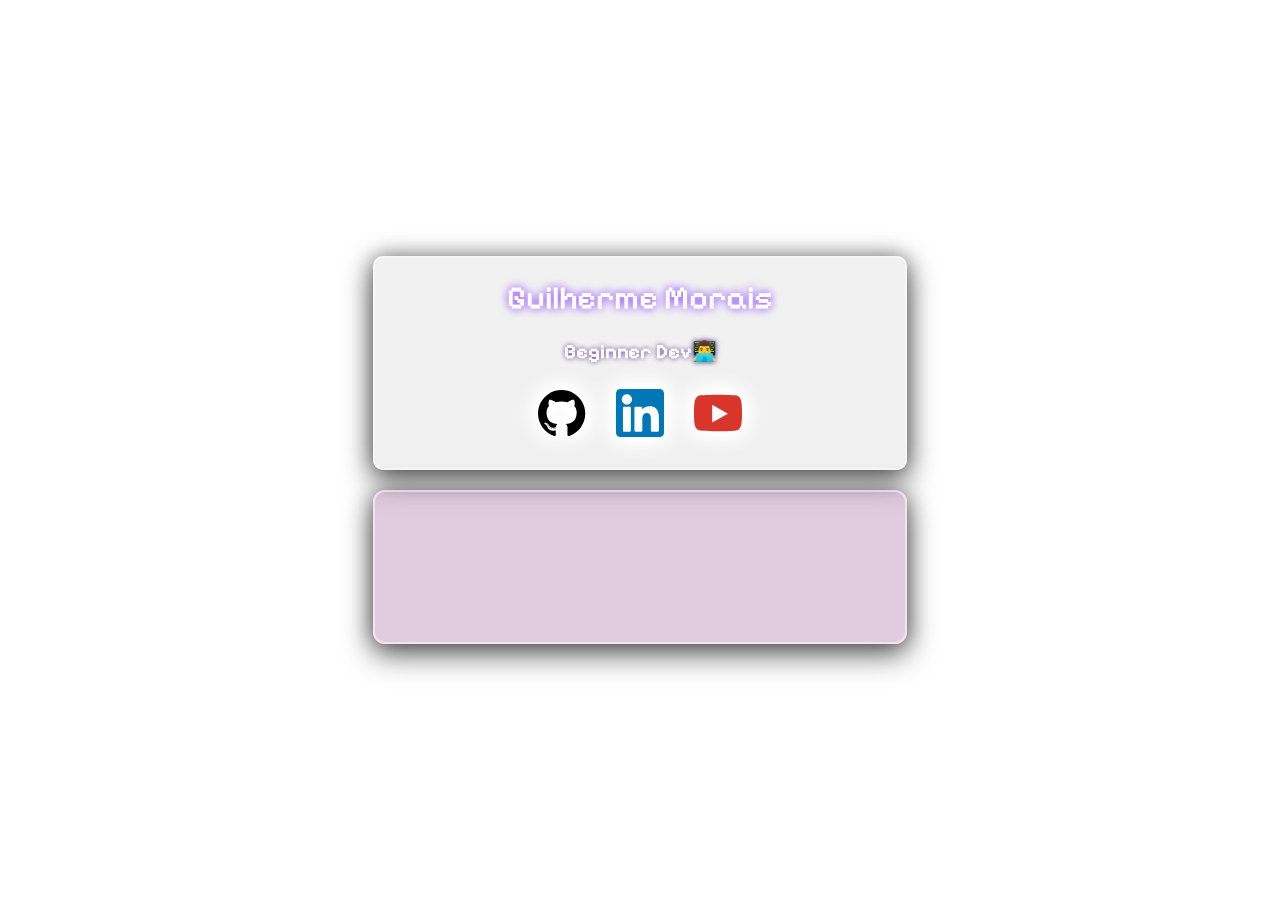
==== index.html @ ada27052 "first commit" ====
<!DOCTYPE html>
<html lang="pt-BR">
<head>
   <link rel="preconnect" href="https://fonts.googleapis.com">
<link rel="preconnect" href="https://fonts.gstatic.com" crossorigin>
<link href="https://fonts.googleapis.com/css2?family=Inter:ital,opsz,wght@0,14..32,100..900;1,14..32,100..900&family=Pixelify+Sans:wght@400..700&family=Press+Start+2P&display=swap" rel="stylesheet">

    <meta charset="UTF-8">
    <meta name="viewport" content="width=device-width, initial-scale=1.0">
    <link rel="stylesheet" href="style.css">
    <title>Moraizz</title>
</head>
<body>
    <div class="card">
    <h1>Guilherme Morais</h1>
    <p>Beginner Dev👨‍💻</p>

    
    <div id="social-links">
        <a href="https://github.com/Guimoraiss" target="_blank">
        <img src="assets/Icons/github-svgrepo-com.svg" width="48">
    </a>
    
        <a href="https://www.linkedin.com/in/guilherme-morais-8408b3221/" target="_blank">
        <img src="assets/Icons/linkedin-svgrepo-com.svg" width="48">
    </a>
        <a href="https://www.youtube.com/@moraizzz" target="_blank">
        <img src="assets/Icons/youtube-youtube-svgrepo-com.svg" width="48">
    </a>

    </div>
    </div>
    
    <div class="player">

   <iframe data-testid="embed-iframe" style="border-radius:12px" src="https://open.spotify.com/embed/track/3h57gwlzoFjVmSME40VujR?utm_source=generator&si=25db62c0e13e44cb" width="100%" height="152" frameBorder="0" allowfullscreen="" allow="autoplay; clipboard-write; encrypted-media; fullscreen; picture-in-picture" loading="lazy"></iframe>
 </div>
</body>
</html>
---- style.css ----
body{
    margin: 0;
    background-image: url(https://images.steamusercontent.com/ugc/842587034918019612/FFA99C866B4EA6BC93D1B9664083DEB6BA1E3386/?imw=5000&imh=5000&ima=fit&impolicy=Letterbox&imcolor=%23000000&letterbox=false);
    background-repeat: no-repeat;
    background-size: cover;
    min-height: 100vh;
    display: flex;
    flex-direction: column;
    align-items: center;      /* centraliza verticalmente */
    justify-content: center;  /* centraliza horizontalmente */
}

h1{
    font-family: "Pixelify Sans", sans-serif;
    font-weight: 500;
    color: #ffffff;
        text-shadow: 0 0 1px #ffffff, 
               0 0 10px #6606ff, 
               0 0 20px #ffffff, 
               0 0 40px #ffffff, 
               0 0 80px #f8f8f8;
}

p{
    font-family: "Pixelify Sans", sans-serif;
    font-weight: 600;
    color: rgb(255, 255, 255);
    font-size: 20px;
    text-shadow:
     0 0 1px #ffffff,        
     0 0 5px #2c0074,         
     0 0 5px #ffffff,        
     0 0 5px #ffffff,     
     0 0 5px #f8f8f8;
    position: relative;
        
}

.card{
    border: 2px solid rgb(255, 255, 255, 0.5);
    border-radius: 10px;
    width: 530px;
    height: 210px;
    
    text-align: center;
    box-shadow: 0 10px 30px rgba(0,0,0,0.6),
    0 0 20px rgba(124, 124, 124, 0.753); /* serve para dar profundidade */
    background: rgba(184, 184, 184, 0.2);
    }

.player{
    width: 530px;
    height: 150px;

    margin-top: 20px;

    color: rgb(0, 0, 0);
    font-family: "Pixelify Sans", sans-serif;

    border: 2px solid rgba(255,255,255,0.5);
    border-radius: 12px;

    background: rgba(105, 3, 97, 0.2);

    box-shadow:
        0 10px 30px rgba(0,0,0,0.6),
        0 0 20px rgba(124,124,124,0.753);
    text-align: center;
    }


    #social-links {
        display: flex;              /* coloca os ícones um ao lado do outro */
        justify-content: center;    /* centraliza horizontalmente */
        gap: 30px;                  /* espaço entre os ícones */
        margin-top: 25px;
    filter: 
    drop-shadow(0 0 8px #ffffff)      
    drop-shadow(0 0 8px #ffffff) 
    drop-shadow(0 0 8px #ffffff);
    }
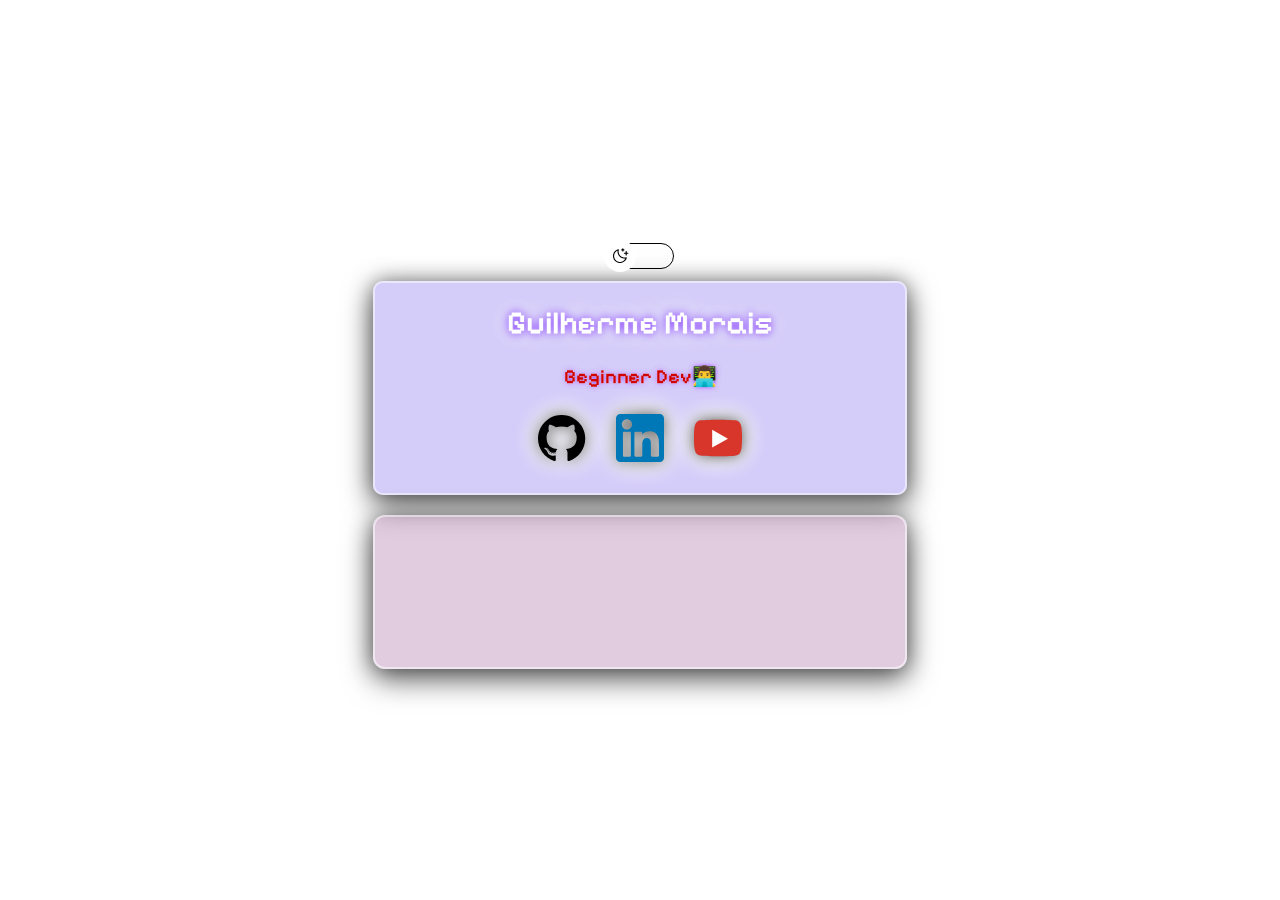
==== commit ec8e1758: "algumas melhorias" ====
--- a/index.html
+++ b/index.html
@@ -11,7 +11,16 @@
     <title>Moraizz</title>
 </head>
 <body>
+
+ <div id="swich" onclick="togglemode()">
+    <button></button>
+    <span></span>
+    
+</div>
+        
     <div class="card">
+
+      
     <h1>Guilherme Morais</h1>
     <p>Beginner Dev👨‍💻</p>
 
@@ -30,10 +39,15 @@
 
     </div>
     </div>
+
+   
     
     <div class="player">
 
    <iframe data-testid="embed-iframe" style="border-radius:12px" src="https://open.spotify.com/embed/track/3h57gwlzoFjVmSME40VujR?utm_source=generator&si=25db62c0e13e44cb" width="100%" height="152" frameBorder="0" allowfullscreen="" allow="autoplay; clipboard-write; encrypted-media; fullscreen; picture-in-picture" loading="lazy"></iframe>
  </div>
+
+ <script src="script.js"></script>
+
 </body>
 </html>
--- a/style.css
+++ b/style.css
@@ -1,6 +1,6 @@
 body{
     margin: 0;
-    background-image: url(https://images.steamusercontent.com/ugc/842587034918019612/FFA99C866B4EA6BC93D1B9664083DEB6BA1E3386/?imw=5000&imh=5000&ima=fit&impolicy=Letterbox&imcolor=%23000000&letterbox=false);
+    background-image: var(--bg1);
     background-repeat: no-repeat;
     background-size: cover;
     min-height: 100vh;
@@ -10,10 +10,25 @@
     justify-content: center;  /* centraliza horizontalmente */
 }
 
+:root{
+    --text-color1: #ffffff;
+    --text-color2: #cf0000;
+    --bg1: url(assets/Icons/principal.gif);
+    --switch-bg-url: url(assets/Icons/moon-stars.svg);
+}
+
+.lightmode{
+    --text-color1: black;
+    --text-color2: black;
+    --bg1: url(assets/Icons/principalblack.gif);
+      --switch-bg-url: url(assets/Icons/sun.svg);
+}
+
+
 h1{
     font-family: "Pixelify Sans", sans-serif;
     font-weight: 500;
-    color: #ffffff;
+    color: var(--text-color1);
         text-shadow: 0 0 1px #ffffff, 
                0 0 10px #6606ff, 
                0 0 20px #ffffff, 
@@ -24,17 +39,61 @@
 p{
     font-family: "Pixelify Sans", sans-serif;
     font-weight: 600;
-    color: rgb(255, 255, 255);
+    color: var(--text-color2);
     font-size: 20px;
     text-shadow:
      0 0 1px #ffffff,        
-     0 0 5px #2c0074,         
+     0 0 5px #6606ff,         
      0 0 5px #ffffff,        
      0 0 5px #ffffff,     
      0 0 5px #f8f8f8;
     position: relative;
         
 }
+
+/*swich*/
+#swich{
+    position: relative;
+    width: 64px;
+    padding: 4px;
+    margin: 8px auto;
+}
+
+
+#swich span {
+    display: block;
+    width: 64px;
+    height: 24px;
+    background: rgba(255,255,255,0.1);
+    border: 1px solid;
+    backdrop-filter: blur(4px);
+    border-radius: 9999px;
+}
+
+#swich button{
+    width: 32px;
+    height: 32px;
+
+    background-color: white;
+    background-image: var(--switch-bg-url);
+    background-repeat: no-repeat;
+    background-position: center;
+    background-size: 18px;
+
+    border: 0;
+    border-radius: 50%;
+    position: absolute;
+    top: 50%;
+    left: 0;
+    z-index: 1;
+    transform: translateY(-50%);
+}
+
+.lightmode #swich button {
+    right: 0;
+    left: initial;
+}
+
 
 .card{
     border: 2px solid rgb(255, 255, 255, 0.5);
@@ -45,8 +104,10 @@
     text-align: center;
     box-shadow: 0 10px 30px rgba(0,0,0,0.6),
     0 0 20px rgba(124, 124, 124, 0.753); /* serve para dar profundidade */
-    background: rgba(184, 184, 184, 0.2);
+    background: rgba(44, 4, 223, 0.2);
     }
+
+
 
 .player{
     width: 530px;
@@ -75,7 +136,7 @@
         gap: 30px;                  /* espaço entre os ícones */
         margin-top: 25px;
     filter: 
-    drop-shadow(0 0 8px #ffffff)      
+    drop-shadow(0 0 8px #464646)      
     drop-shadow(0 0 8px #ffffff) 
     drop-shadow(0 0 8px #ffffff);
     }
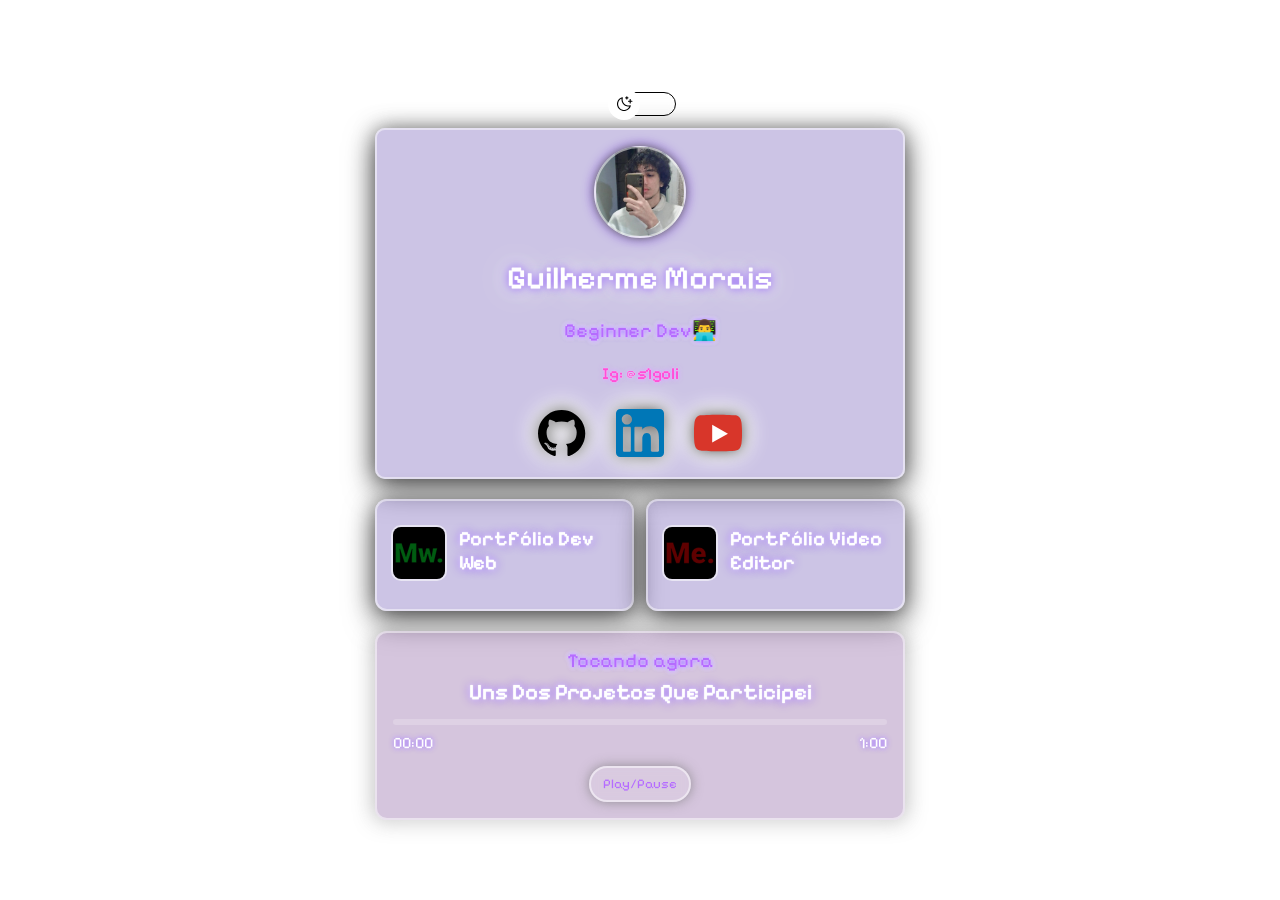
==== commit ac7f625a: "new commit" ====
--- a/index.html
+++ b/index.html
@@ -1,10 +1,10 @@
 <!DOCTYPE html>
 <html lang="pt-BR">
 <head>
+    <link rel="icon" href="./assets/Icons/logo.svg" type="image/svg+xml">
    <link rel="preconnect" href="https://fonts.googleapis.com">
 <link rel="preconnect" href="https://fonts.gstatic.com" crossorigin>
 <link href="https://fonts.googleapis.com/css2?family=Inter:ital,opsz,wght@0,14..32,100..900;1,14..32,100..900&family=Pixelify+Sans:wght@400..700&family=Press+Start+2P&display=swap" rel="stylesheet">
-
     <meta charset="UTF-8">
     <meta name="viewport" content="width=device-width, initial-scale=1.0">
     <link rel="stylesheet" href="style.css">
@@ -20,9 +20,14 @@
         
     <div class="card">
 
+    <div class="profile-photo">
+    </div>
       
     <h1>Guilherme Morais</h1>
+    
     <p>Beginner Dev👨‍💻</p>
+    <p class="instagram-text"> Ig: @s1goli</p>
+    
 
     
     <div id="social-links">
@@ -40,14 +45,64 @@
     </div>
     </div>
 
+    <div class="portfolio-cards">
+        <div class="portfolio-card" id="portfolio-web-card">
+        <a href="#">
+        <img
+    class="portfolio-card-image"
+    id="portfolio-web-image"
+    src="assets/Icons/web dev logo.svg"
+    alt="Logo do portfólio web"
+>
+</a>
+            <div class="portfolio-card-content">
+                <h2>Portfólio Dev Web</h2>
+                
+            </div>
+        </div>
+
+        <div class="portfolio-card" id="portfolio-editor-card">
+            <a href="#">
+        <img
+            class="portfolio-card-image"
+            id="portfolio-web-image"
+            src="assets/Icons/MoraizEditor.svg"
+            alt="Logo do portfólio web"
+>
+</a>
+            <div class="portfolio-card-content">
+                <h2>Portfólio Video Editor</h2>
+                
+            </div>
+        </div>
+    </div>
+
    
     
     <div class="player">
+        <div class="music-player" id="music-player">
+            <audio id="music-audio" src="assets/Music-Audio/Brilho Eterno Remake Beat.mp3"></audio>
+            <div class="music-info">
+                <p class="music-label">Tocando agora</p>
+                <h2 class="music-title" id="music-title">Uns Dos Projetos Que Participei</h2>
 
-   <iframe data-testid="embed-iframe" style="border-radius:12px" src="https://open.spotify.com/embed/track/3h57gwlzoFjVmSME40VujR?utm_source=generator&si=25db62c0e13e44cb" width="100%" height="152" frameBorder="0" allowfullscreen="" allow="autoplay; clipboard-write; encrypted-media; fullscreen; picture-in-picture" loading="lazy"></iframe>
- </div>
+                <div class="music-progress" id="music-progress">
+                    <div class="music-progress-fill" id="music-progress-fill"></div>
+                </div>
+
+                <div class="music-time">
+                    <span id="music-current-time">00:00</span>
+                    <span id="music-duration">00:00</span>
+                </div>
+            </div>
+
+            <div class="music-controls">
+                <button class="music-control-button music-play-button" id="play-pause-button" type="button">Play/Pause</button>
+            </div>
+        </div>
+    </div>
 
  <script src="script.js"></script>
 
 </body>
-</html>+</html>
--- a/style.css
+++ b/style.css
@@ -1,5 +1,10 @@
+*{
+    box-sizing: border-box;
+}
+
 body{
     margin: 0;
+    padding: 24px 16px;
     background-image: var(--bg1);
     background-repeat: no-repeat;
     background-size: cover;
@@ -12,15 +17,25 @@
 
 :root{
     --text-color1: #ffffff;
-    --text-color2: #cf0000;
-    --bg1: url(assets/Icons/principal.gif);
+    --text-color2: #b56cff;
+    --glow-color: #7c3cff;
+    --card-bg: rgba(55, 20, 150, 0.25);
+    --player-bg: rgba(90, 25, 120, 0.25);
+    --border-color: rgba(255,255,255,0.5);
+    --bg1: url(assets/Icons/NovoPrincipal.gif);
+    --profile-photo-url: url(assets/Icons/foto\ gms\ branco.png);
     --switch-bg-url: url(assets/Icons/moon-stars.svg);
 }
 
 .lightmode{
-    --text-color1: black;
-    --text-color2: black;
+    --text-color1: #1a1028;
+    --text-color2: #7c3cff;
+    --glow-color: #b56cff;
+    --card-bg: rgba(180, 130, 255, 0.22);
+    --player-bg: rgba(190, 110, 200, 0.22);
+    --border-color: rgba(255,255,255,0.55);
     --bg1: url(assets/Icons/principalblack.gif);
+    --profile-photo-url: url(assets/Icons/fotogms.png);
       --switch-bg-url: url(assets/Icons/sun.svg);
 }
 
@@ -30,7 +45,7 @@
     font-weight: 500;
     color: var(--text-color1);
         text-shadow: 0 0 1px #ffffff, 
-               0 0 10px #6606ff, 
+               0 0 10px var(--glow-color), 
                0 0 20px #ffffff, 
                0 0 40px #ffffff, 
                0 0 80px #f8f8f8;
@@ -43,12 +58,21 @@
     font-size: 20px;
     text-shadow:
      0 0 1px #ffffff,        
-     0 0 5px #6606ff,         
+     0 0 5px var(--glow-color),         
      0 0 5px #ffffff,        
      0 0 5px #ffffff,     
      0 0 5px #f8f8f8;
     position: relative;
         
+}
+
+h2{
+    font-family: "Pixelify Sans", sans-serif;
+    font-weight: 500;
+    color: var(--text-color1);
+    text-shadow: 0 0 1px #ffffff,
+               0 0 10px var(--glow-color),
+               0 0 5px #ffffff;
 }
 
 /*swich*/
@@ -96,38 +120,210 @@
 
 
 .card{
-    border: 2px solid rgb(255, 255, 255, 0.5);
+    border: 2px solid var(--border-color);
     border-radius: 10px;
-    width: 530px;
-    height: 210px;
+    width: min(530px, 100%);
+    min-height: 300px;
+    padding: 16px;
     
     text-align: center;
     box-shadow: 0 10px 30px rgba(0,0,0,0.6),
     0 0 20px rgba(124, 124, 124, 0.753); /* serve para dar profundidade */
-    background: rgba(44, 4, 223, 0.2);
-    }
-
-
-
-.player{
-    width: 530px;
-    height: 150px;
-
+    background: var(--card-bg);
+    }
+
+.profile-photo{
+    width: 92px;
+    height: 92px;
+    margin: 0 auto 10px;
+    overflow: hidden;
+
+    border: 2px solid var(--border-color);
+    border-radius: 50%;
+
+    background-color: rgba(255,255,255,0.1);
+    background-image: var(--profile-photo-url);
+    background-position: center;
+    background-size: cover;
+    background-repeat: no-repeat;
+    backdrop-filter: blur(4px);
+    box-shadow:
+        0 0 8px #464646,
+        0 0 8px #ffffff,
+        0 0 12px var(--glow-color);
+}
+
+.instagram-text{
+    margin: 4px 0 0;
+    font-size: 17px;
+    color: #ff4fd8;
+    text-shadow:
+     0 0 1px #ffffff,
+     0 0 5px #b56cff,
+     0 0 5px #ffffff;
+}
+
+.lightmode .instagram-text{
+    color: #7c3cff;
+    text-shadow:
+     0 0 1px #ffffff,
+     0 0 5px #b56cff,
+     0 0 5px #ffffff;
+}
+
+.portfolio-cards{
+    width: min(530px, 100%);
     margin-top: 20px;
-
-    color: rgb(0, 0, 0);
-    font-family: "Pixelify Sans", sans-serif;
-
-    border: 2px solid rgba(255,255,255,0.5);
+    display: grid;
+    grid-template-columns: repeat(2, minmax(0, 1fr));
+    gap: 12px;
+}
+
+.portfolio-card{
+    min-height: 112px;
+    padding: 14px;
+    display: flex;
+    align-items: center;
+    gap: 12px;
+
+    border: 2px solid var(--border-color);
     border-radius: 12px;
 
-    background: rgba(105, 3, 97, 0.2);
+    background: var(--card-bg);
 
     box-shadow:
         0 10px 30px rgba(0,0,0,0.6),
         0 0 20px rgba(124,124,124,0.753);
+}
+
+.portfolio-card-image{
+    width: 56px;
+    height: 56px;
+    flex: 0 0 56px;
+
+    border: 2px solid var(--border-color);
+    border-radius: 10px;
+
+    background: rgba(255,255,255,0.1);
+    backdrop-filter: blur(4px);
+}
+
+.portfolio-card-content{
+    min-width: 0;
+    text-align: left;
+}
+
+.portfolio-card-content h2{
+    margin: 0 0 8px;
+    font-size: 20px;
+}
+
+.portfolio-card-content p{
+    margin: 0;
+    font-size: 15px;
+}
+
+
+
+.player{
+    width: min(530px, 100%);
+    min-height: 150px;
+
+    margin-top: 20px;
+
+    color: rgb(0, 0, 0);
+    font-family: "Pixelify Sans", sans-serif;
+
+    border: 2px solid var(--border-color);
+    border-radius: 12px;
+
+    background: var(--player-bg);
+
+    box-shadow:
+        0 10px 30px rgba(255, 255, 255, 0.6),
+        0 0 20px rgba(124,124,124,0.753);
     text-align: center;
     }
+
+.music-player{
+    width: 100%;
+    min-height: 150px;
+    padding: 16px;
+    display: flex;
+    flex-direction: column;
+    justify-content: center;
+    gap: 14px;
+}
+
+.music-info{
+    width: 100%;
+    text-align: center;
+}
+
+.music-label{
+    margin: 0 0 6px;
+    font-size: 20px;
+}
+
+.music-title{
+    margin: 0 0 14px;
+    font-size: 22px;
+}
+
+.music-progress{
+    width: 100%;
+    height: 6px;
+    overflow: hidden;
+    cursor: pointer;
+
+    border-radius: 9999px;
+    background: rgba(255,255,255,0.2);
+}
+
+.music-progress-fill{
+    width: 0%;
+    height: 100%;
+
+    border-radius: inherit;
+    background: var(--text-color2);
+    box-shadow: 0 0 8px #ffffff;
+}
+
+.music-time{
+    margin-top: 8px;
+    display: flex;
+    justify-content: space-between;
+
+    font-family: "Pixelify Sans", sans-serif;
+    color: var(--text-color1);
+    text-shadow: 0 0 5px var(--glow-color),
+               0 0 5px #ffffff;
+}
+
+.music-controls{
+    display: flex;
+    justify-content: center;
+    gap: 10px;
+}
+
+.music-control-button{
+    min-height: 36px;
+    padding: 8px 12px;
+
+    font-family: "Pixelify Sans", sans-serif;
+    color: var(--text-color1);
+
+    border: 2px solid var(--border-color);
+    border-radius: 9999px;
+
+    background: rgba(255,255,255,0.1);
+    backdrop-filter: blur(4px);
+    box-shadow: 0 0 12px rgba(124,124,124,0.753);
+}
+
+.music-play-button{
+    color: var(--text-color2);
+}
 
 
     #social-links {
@@ -140,3 +336,38 @@
     drop-shadow(0 0 8px #ffffff) 
     drop-shadow(0 0 8px #ffffff);
     }
+
+@media (max-width: 480px) {
+    body {
+        padding: 20px 14px;
+    }
+
+    h1 {
+        font-size: 32px;
+    }
+
+    p {
+        font-size: 18px;
+    }
+
+    .card {
+        min-height: auto;
+    }
+
+    .portfolio-cards {
+        grid-template-columns: 1fr;
+    }
+
+    #social-links {
+        gap: 22px;
+        margin-top: 22px;
+    }
+
+    #social-links img {
+        width: 42px;
+    }
+
+    .music-controls {
+        width: 100%;
+    }
+}
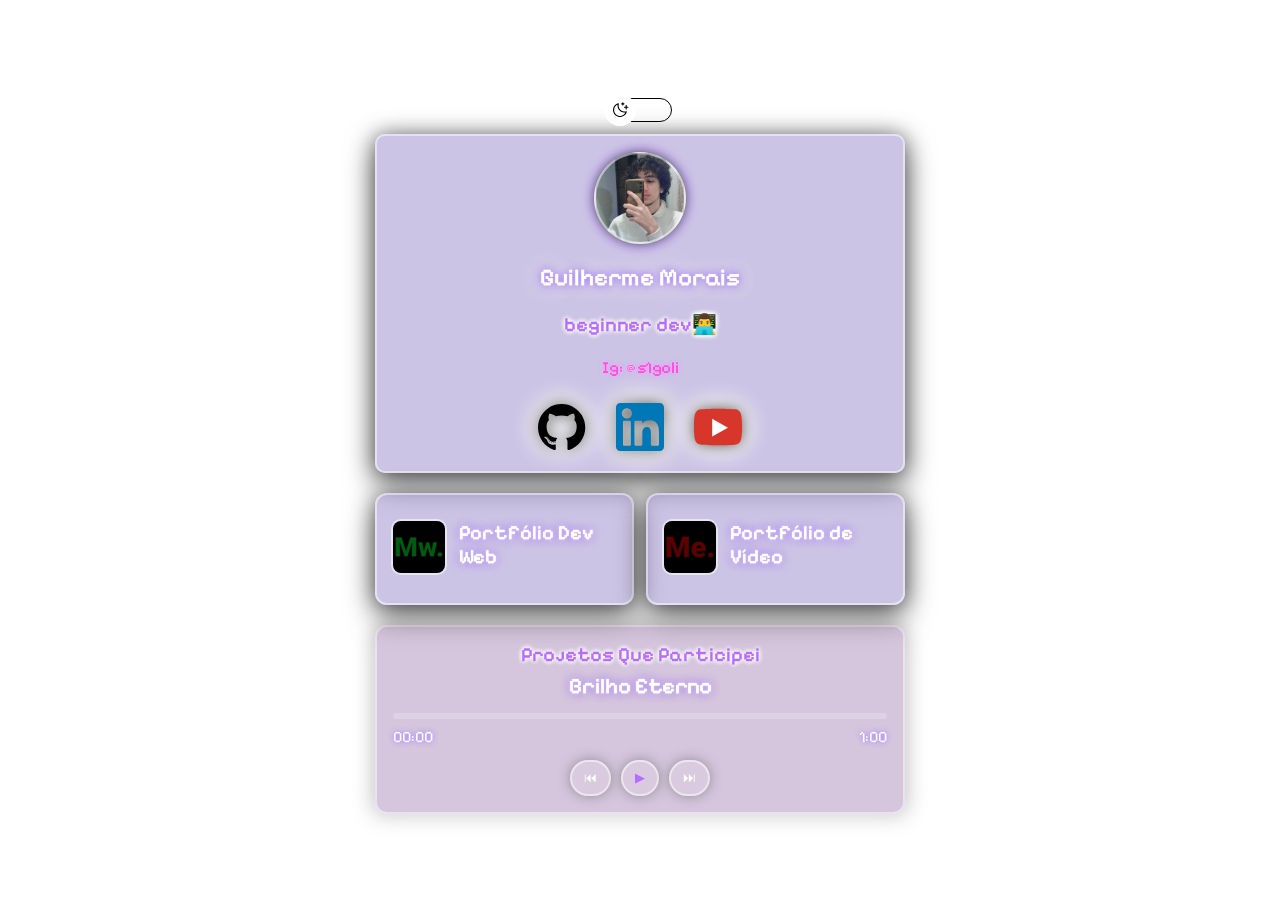
==== commit ee7507b5: "melhorias-importantes" ====
--- a/index.html
+++ b/index.html
@@ -1,108 +1,145 @@
-<!DOCTYPE html>
-<html lang="pt-BR">
-<head>
-    <link rel="icon" href="./assets/Icons/logo.svg" type="image/svg+xml">
-   <link rel="preconnect" href="https://fonts.googleapis.com">
-<link rel="preconnect" href="https://fonts.gstatic.com" crossorigin>
-<link href="https://fonts.googleapis.com/css2?family=Inter:ital,opsz,wght@0,14..32,100..900;1,14..32,100..900&family=Pixelify+Sans:wght@400..700&family=Press+Start+2P&display=swap" rel="stylesheet">
-    <meta charset="UTF-8">
-    <meta name="viewport" content="width=device-width, initial-scale=1.0">
-    <link rel="stylesheet" href="style.css">
-    <title>Moraizz</title>
-</head>
-<body>
+    <!DOCTYPE html>
+    <html lang="pt-BR">
+    <head>
+        <meta charset="UTF-8">
+        <meta name="viewport" content="width=device-width, initial-scale=1.0">
+        <meta name="description" content="Hub pessoal de Guilherme Morais com redes sociais, portfólios e projetos.">
 
- <div id="swich" onclick="togglemode()">
-    <button></button>
-    <span></span>
-    
-</div>
-        
-    <div class="card">
+        <link rel="icon" href="./assets/icons/logo.svg" type="image/svg+xml">
+        <link rel="preconnect" href="https://fonts.googleapis.com">
+        <link rel="preconnect" href="https://fonts.gstatic.com" crossorigin>
+        <link href="https://fonts.googleapis.com/css2?family=Inter:ital,opsz,wght@0,14..32,100..900;1,14..32,100..900&family=Pixelify+Sans:wght@400..700&family=Press+Start+2P&display=swap" rel="stylesheet">
+        <link rel="stylesheet" href="assets/css/global.css">
+        <link rel="stylesheet" href="assets/css/home.css">
 
-    <div class="profile-photo">
-    </div>
-      
-    <h1>Guilherme Morais</h1>
-    
-    <p>Beginner Dev👨‍💻</p>
-    <p class="instagram-text"> Ig: @s1goli</p>
-    
+        <title>Moraizz</title>
+    </head>
+    <body class="home-page">
+        <header class="home-header" aria-label="Alternância de tema">
+            <button class="theme-toggle" id="theme-toggle" type="button" aria-label="Alternar tema">
+                <span class="theme-toggle__thumb" aria-hidden="true"></span>
+                <span class="theme-toggle__track" aria-hidden="true"></span>
+            </button>
+        </header>
 
-    
-    <div id="social-links">
-        <a href="https://github.com/Guimoraiss" target="_blank">
-        <img src="assets/Icons/github-svgrepo-com.svg" width="48">
-    </a>
-    
-        <a href="https://www.linkedin.com/in/guilherme-morais-8408b3221/" target="_blank">
-        <img src="assets/Icons/linkedin-svgrepo-com.svg" width="48">
-    </a>
-        <a href="https://www.youtube.com/@moraizzz" target="_blank">
-        <img src="assets/Icons/youtube-youtube-svgrepo-com.svg" width="48">
-    </a>
+        <main class="home-main">
+            <section class="profile-card" aria-labelledby="profile-title">
+                <div class="profile-card__photo" aria-hidden="true"></div>
+
+                <h1 class="profile-card__title" id="profile-title">Guilherme Morais</h1>
+                <p class="profile-card__subtitle">beginner dev👨‍💻</p>
+                <p class="profile-card__instagram">Ig: @s1goli</p>
+
+                <nav class="social-links" aria-label="Redes sociais">
+                    <a class="social-links__item" href="https://github.com/Guimoraiss" target="_blank" rel="noopener noreferrer">
+                        <img src="assets/icons/github-svgrepo-com.svg" width="48" alt="GitHub">
+                    </a>
+
+                    <a class="social-links__item" href="https://www.linkedin.com/in/guilherme-morais-8408b3221/" target="_blank" rel="noopener noreferrer">
+                        <img src="assets/icons/linkedin-svgrepo-com.svg" width="48" alt="LinkedIn">
+                    </a>
+
+                    <a class="social-links__item" href="https://www.youtube.com/@moraizzz" target="_blank" rel="noopener noreferrer">
+                        <img src="assets/icons/youtube-youtube-svgrepo-com.svg" width="48" alt="YouTube">
+                    </a>
+                </nav>
+            </section>
+
+            <section class="portfolio-links" aria-label="Portfólios">
+                <div class="portfolio-link-card">
+                    <a class="portfolio-link-card__media" href="dev/index.html" aria-label="Abrir portfólio Dev Web">
+                        <img
+                            class="portfolio-link-card__image"
+                            src="assets/icons/web dev logo.svg"
+                            alt="Logo do portfólio de desenvolvimento web"
+                        >
+                    </a>
+
+                    <div class="portfolio-link-card__content">
+                        <h2 class="portfolio-link-card__title">Portfólio Dev Web</h2>
+                    </div>
+                </div>
+
+                <div class="portfolio-link-card">
+                    <a class="portfolio-link-card__media" href="video/index.html" aria-label="Abrir portfólio de vídeo">
+                        <img
+                            class="portfolio-link-card__image"
+                            src="assets/icons/MoraizEditor.svg"
+                            alt="Logo do portfólio de edição de vídeo"
+                        >
+                    </a>
+
+                    <div class="portfolio-link-card__content">
+                        <h2 class="portfolio-link-card__title">Portfólio de Vídeo</h2>
+                    </div>
+                </div>
+            </section>
+
+          <section class="audio-card" aria-labelledby="music-title">
+    <div class="music-player" id="music-player">
+
+        <audio id="music-audio"></audio>
+
+        <div class="music-player__info">
+
+            <p class="music-player__label">
+                Projetos Que Participei
+            </p>
+
+            <h2
+                class="music-player__title"
+                id="music-title">
+                Carregando...
+            </h2>
+
+            <div
+                class="music-player__progress"
+                id="music-progress">
+
+                <div
+                    class="music-player__progress-fill"
+                    id="music-progress-fill">
+                </div>
+
+            </div>
+
+            <div class="music-player__time">
+                <span id="music-current-time">00:00</span>
+                <span id="music-duration">00:00</span>
+            </div>
+
+        </div>
+
+        <div class="music-player__controls">
+
+            <button
+                class="music-player__button"
+                id="previous-button"
+                type="button">
+                ⏮
+            </button>
+
+            <button
+                class="music-player__button music-player__button--play"
+                id="play-pause-button"
+                type="button">
+                ▶
+            </button>
+
+            <button
+                class="music-player__button"
+                id="next-button"
+                type="button">
+                ⏭
+            </button>
+
+        </div>
 
     </div>
-    </div>
+</section>
+        </main>
 
-    <div class="portfolio-cards">
-        <div class="portfolio-card" id="portfolio-web-card">
-        <a href="#">
-        <img
-    class="portfolio-card-image"
-    id="portfolio-web-image"
-    src="assets/Icons/web dev logo.svg"
-    alt="Logo do portfólio web"
->
-</a>
-            <div class="portfolio-card-content">
-                <h2>Portfólio Dev Web</h2>
-                
-            </div>
-        </div>
-
-        <div class="portfolio-card" id="portfolio-editor-card">
-            <a href="#">
-        <img
-            class="portfolio-card-image"
-            id="portfolio-web-image"
-            src="assets/Icons/MoraizEditor.svg"
-            alt="Logo do portfólio web"
->
-</a>
-            <div class="portfolio-card-content">
-                <h2>Portfólio Video Editor</h2>
-                
-            </div>
-        </div>
-    </div>
-
-   
-    
-    <div class="player">
-        <div class="music-player" id="music-player">
-            <audio id="music-audio" src="assets/Music-Audio/Brilho Eterno Remake Beat.mp3"></audio>
-            <div class="music-info">
-                <p class="music-label">Tocando agora</p>
-                <h2 class="music-title" id="music-title">Uns Dos Projetos Que Participei</h2>
-
-                <div class="music-progress" id="music-progress">
-                    <div class="music-progress-fill" id="music-progress-fill"></div>
-                </div>
-
-                <div class="music-time">
-                    <span id="music-current-time">00:00</span>
-                    <span id="music-duration">00:00</span>
-                </div>
-            </div>
-
-            <div class="music-controls">
-                <button class="music-control-button music-play-button" id="play-pause-button" type="button">Play/Pause</button>
-            </div>
-        </div>
-    </div>
-
- <script src="script.js"></script>
-
-</body>
-</html>
+        <script src="assets/js/global.js"></script>
+        <script src="assets/js/home.js"></script>
+    </body>
+    </html>
--- a/assets/css/global.css
+++ b/assets/css/global.css
@@ -0,0 +1,105 @@
+* {
+    box-sizing: border-box;
+}
+
+:root {
+    --font-primary: "Inter", system-ui, -apple-system, BlinkMacSystemFont, "Segoe UI", sans-serif;
+    --font-display: "Pixelify Sans", var(--font-primary);
+    --color-page: #070816;
+    --color-text: #f7f4ff;
+    --color-muted: #b9b4d8;
+    --color-purple: #9b5cff;
+    --color-blue: #46d9ff;
+    --color-pink: #ff5fd7;
+    --glass-bg: rgba(17, 18, 42, 0.58);
+    --glass-bg-strong: rgba(24, 22, 55, 0.74);
+    --glass-border: rgba(255, 255, 255, 0.18);
+    --glow-purple: 0 0 28px rgba(155, 92, 255, 0.38);
+    --glow-blue: 0 0 30px rgba(70, 217, 255, 0.24);
+    --shadow-soft: 0 24px 60px rgba(0, 0, 0, 0.42);
+    --radius-md: 12px;
+    --radius-lg: 18px;
+    --transition-default: 0.3s ease;
+}
+
+a {
+    color: inherit;
+    text-decoration: none;
+}
+
+.page-shell {
+    width: min(1180px, calc(100% - 32px));
+    margin: 0 auto;
+    padding: 32px 0 56px;
+}
+
+.glass-container,
+.glass-card {
+    border: 1px solid var(--glass-border);
+    background: var(--glass-bg);
+    backdrop-filter: blur(18px);
+    box-shadow: var(--shadow-soft), var(--glow-purple);
+}
+
+.glass-container {
+    border-radius: var(--radius-lg);
+}
+
+.glass-card {
+    border-radius: var(--radius-md);
+}
+
+.portfolio-title {
+    margin: 0;
+    font-family: var(--font-display);
+    font-weight: 600;
+    letter-spacing: 0;
+    color: var(--color-text);
+    text-shadow: 0 0 18px rgba(155, 92, 255, 0.76), 0 0 28px rgba(70, 217, 255, 0.22);
+}
+
+.portfolio-eyebrow {
+    margin: 0;
+    font-size: 0.78rem;
+    font-weight: 800;
+    letter-spacing: 0.14em;
+    text-transform: uppercase;
+    color: var(--color-blue);
+}
+
+.portfolio-button {
+    display: inline-flex;
+    min-height: 42px;
+    align-items: center;
+    justify-content: center;
+    gap: 8px;
+    padding: 10px 16px;
+    border: 1px solid rgba(255, 255, 255, 0.2);
+    border-radius: 999px;
+    color: var(--color-text);
+    background: rgba(255, 255, 255, 0.1);
+    box-shadow: 0 0 18px rgba(155, 92, 255, 0.2);
+    transition: transform var(--transition-default), box-shadow var(--transition-default), border-color var(--transition-default);
+}
+
+.portfolio-button:hover {
+    transform: translateY(-2px) scale(1.03);
+    border-color: rgba(70, 217, 255, 0.58);
+    box-shadow: 0 0 26px rgba(70, 217, 255, 0.3), 0 0 30px rgba(155, 92, 255, 0.28);
+}
+
+.fade-in {
+    animation: fadeIn 0.75s ease both;
+}
+
+@keyframes fadeIn {
+    from {
+        opacity: 0;
+        transform: translateY(18px);
+    }
+
+    to {
+        opacity: 1;
+        transform: translateY(0);
+    }
+}
--- a/assets/css/home.css
+++ b/assets/css/home.css
@@ -0,0 +1,347 @@
+:root {
+    --text-color1: #ffffff;
+    --text-color2: #b56cff;
+    --glow-color: #7c3cff;
+    --card-bg: rgba(55, 20, 150, 0.25);
+    --player-bg: rgba(90, 25, 120, 0.25);
+    --border-color: rgba(255,255,255,0.5);
+    --bg1: url(../icons/NovoPrincipal.gif);
+    --profile-photo-url: url(../icons/foto\ gms\ branco.png);
+    --switch-bg-url: url(../icons/moon-stars.svg);
+}
+
+.lightmode {
+    --text-color1: #1a1028;
+    --text-color2: #7c3cff;
+    --glow-color: #b56cff;
+    --card-bg: rgba(180, 130, 255, 0.22);
+    --player-bg: rgba(190, 110, 200, 0.22);
+    --border-color: rgba(255,255,255,0.55);
+    --bg1: url(../icons/principalblack.gif);
+    --profile-photo-url: url(../icons/fotogms.png);
+    --switch-bg-url: url(../icons/sun.svg);
+}
+
+.home-page {
+    min-height: 100vh;
+    margin: 0;
+    padding: 24px 16px;
+    display: flex;
+    flex-direction: column;
+    align-items: center;
+    justify-content: center;
+    background-image: var(--bg1);
+    background-repeat: no-repeat;
+    background-size: cover;
+}
+
+.home-main {
+    width: min(530px, 100%);
+}
+
+
+.home-header {
+    width: min(530px, 100%);
+}
+
+.profile-card__title,
+.portfolio-link-card__title,
+.music-player__title {
+    font-family: "Pixelify Sans", sans-serif;
+    font-weight: 500;
+    color: var(--text-color1);
+    text-shadow:
+        0 0 1px #ffffff,
+        0 0 10px var(--glow-color),
+        0 0 5px #ffffff;
+}
+
+.profile-card__title {
+    text-shadow:
+        0 0 1px #ffffff,
+        0 0 10px var(--glow-color),
+        0 0 20px #ffffff,
+        0 0 40px #ffffff,
+        0 0 80px #f8f8f8;
+}
+
+.profile-card__subtitle,
+.profile-card__instagram,
+.music-player__label {
+    position: relative;
+    font-family: "Pixelify Sans", sans-serif;
+    font-weight: 600;
+    color: var(--text-color2);
+    font-size: 20px;
+    text-shadow:
+        0 0 5px #ffffff,
+        
+        0 0 5px #ffffff,
+        0 0 5px #ffffff,
+        0 0 5px #d1d1d1;
+}
+
+.theme-toggle {
+    position: relative;
+    width: 72px;
+    padding: 4px;
+    margin: 8px auto;
+    display: block;
+    border: 0;
+    background: transparent;
+    cursor: pointer;
+}
+
+.theme-toggle__track {
+    display: block;
+    width: 64px;
+    height: 24px;
+    border: 1px solid;
+    border-radius: 9999px;
+    background: rgba(255,255,255,0.1);
+    backdrop-filter: blur(4px);
+}
+
+.theme-toggle__thumb {
+    width: 32px;
+    height: 32px;
+    position: absolute;
+    top: 50%;
+    left: 0;
+    z-index: 1;
+    border-radius: 50%;
+    background-color: white;
+    background-image: var(--switch-bg-url);
+    background-repeat: no-repeat;
+    background-position: center;
+    background-size: 18px;
+    transform: translateY(-50%);
+}
+
+.lightmode .theme-toggle__thumb {
+    right: 0;
+    left: initial;
+}
+
+.profile-card {
+    min-height: 300px;
+    padding: 16px;
+    border: 2px solid var(--border-color);
+    border-radius: 10px;
+    text-align: center;
+    background: var(--card-bg);
+    box-shadow:
+        0 10px 30px rgba(0,0,0,0.6),
+        0 0 20px rgba(124, 124, 124, 0.753);
+}
+
+.profile-card__photo {
+    width: 92px;
+    height: 92px;
+    margin: 0 auto 10px;
+    overflow: hidden;
+    border: 2px solid var(--border-color);
+    border-radius: 50%;
+    background-color: rgba(255,255,255,0.1);
+    background-image: var(--profile-photo-url);
+    background-position: center;
+    background-size: cover;
+    background-repeat: no-repeat;
+    backdrop-filter: blur(4px);
+    box-shadow:
+        0 0 8px #464646,
+        0 0 8px #ffffff,
+        0 0 12px var(--glow-color);
+}
+
+.profile-card__instagram {
+    margin: 4px 0 0;
+    font-size: 17px;
+    color: #ff4fd8;
+    text-shadow:
+        0 0 1px #ffffff,
+        0 0 5px #b56cff,
+        0 0 5px #ffffff;
+}
+
+.lightmode .profile-card__instagram {
+    color: #7c3cff;
+}
+
+.social-links {
+    margin-top: 25px;
+    display: flex;
+    justify-content: center;
+    gap: 30px;
+    filter:
+        drop-shadow(0 0 8px #464646)
+        drop-shadow(0 0 8px #ffffff)
+        drop-shadow(0 0 8px #ffffff);
+}
+
+.portfolio-links {
+    width: min(530px, 100%);
+    margin-top: 20px;
+    display: grid;
+    grid-template-columns: repeat(2, minmax(0, 1fr));
+    gap: 12px;
+}
+
+.portfolio-link-card {
+    min-height: 112px;
+    padding: 14px;
+    display: flex;
+    align-items: center;
+    gap: 12px;
+    border: 2px solid var(--border-color);
+    border-radius: 12px;
+    background: var(--card-bg);
+    box-shadow:
+        0 10px 30px rgba(0,0,0,0.6),
+        0 0 20px rgba(124,124,124,0.753);
+}
+
+.portfolio-link-card__image {
+    width: 56px;
+    height: 56px;
+    flex: 0 0 56px;
+    border: 2px solid var(--border-color);
+    border-radius: 10px;
+    background: rgba(255,255,255,0.1);
+    backdrop-filter: blur(4px);
+}
+
+.portfolio-link-card__content {
+    min-width: 0;
+    text-align: left;
+}
+
+.portfolio-link-card__title {
+    margin: 0 0 8px;
+    font-size: 20px;
+}
+
+.audio-card {
+    width: min(530px, 100%);
+    min-height: 150px;
+    margin-top: 20px;
+    border: 2px solid var(--border-color);
+    border-radius: 12px;
+    color: rgb(0, 0, 0);
+    font-family: "Pixelify Sans", sans-serif;
+    text-align: center;
+    background: var(--player-bg);
+    box-shadow:
+        0 10px 30px rgba(255, 255, 255, 0.6),
+        0 0 20px rgba(124,124,124,0.753);
+}
+
+.music-player {
+    width: 100%;
+    min-height: 150px;
+    padding: 16px;
+    display: flex;
+    flex-direction: column;
+    justify-content: center;
+    gap: 14px;
+}
+
+.music-player__info {
+    width: 100%;
+    text-align: center;
+}
+
+.music-player__label {
+    margin: 0 0 6px;
+}
+
+.music-player__title {
+    margin: 0 0 14px;
+    font-size: 22px;
+}
+
+.music-player__progress {
+    width: 100%;
+    height: 6px;
+    overflow: hidden;
+    cursor: pointer;
+    border-radius: 9999px;
+    background: rgba(255,255,255,0.2);
+}
+
+.music-player__progress-fill {
+    width: 0%;
+    height: 100%;
+    border-radius: inherit;
+    background: var(--text-color2);
+    box-shadow: 0 0 8px #ffffff;
+}
+
+.music-player__time {
+    margin-top: 8px;
+    display: flex;
+    justify-content: space-between;
+    font-family: "Pixelify Sans", sans-serif;
+    color: var(--text-color1);
+    text-shadow:
+        0 0 5px var(--glow-color),
+        0 0 5px #ffffff;
+}
+
+.music-player__controls {
+    display: flex;
+    justify-content: center;
+    gap: 10px;
+}
+
+.music-player__button {
+    min-height: 36px;
+    padding: 8px 12px;
+    border: 2px solid var(--border-color);
+    border-radius: 9999px;
+    color: var(--text-color1);
+    font-family: "Pixelify Sans", sans-serif;
+    background: rgba(255,255,255,0.1);
+    backdrop-filter: blur(4px);
+    box-shadow: 0 0 12px rgba(124,124,124,0.753);
+}
+
+.music-player__button--play {
+    color: var(--text-color2);
+}
+
+@media (max-width: 480px) {
+    .home-page {
+        padding: 20px 14px;
+    }
+
+    .profile-card__title {
+        font-size: 32px;
+    }
+
+    .profile-card__subtitle,
+    .music-player__label {
+        font-size: 18px;
+    }
+
+    .profile-card {
+        min-height: auto;
+    }
+
+    .portfolio-links {
+        grid-template-columns: 1fr;
+    }
+
+    .social-links {
+        gap: 22px;
+        margin-top: 22px;
+    }
+
+    .social-links img {
+        width: 42px;
+    }
+
+    .music-player__controls {
+        width: 100%;
+    }
+}
